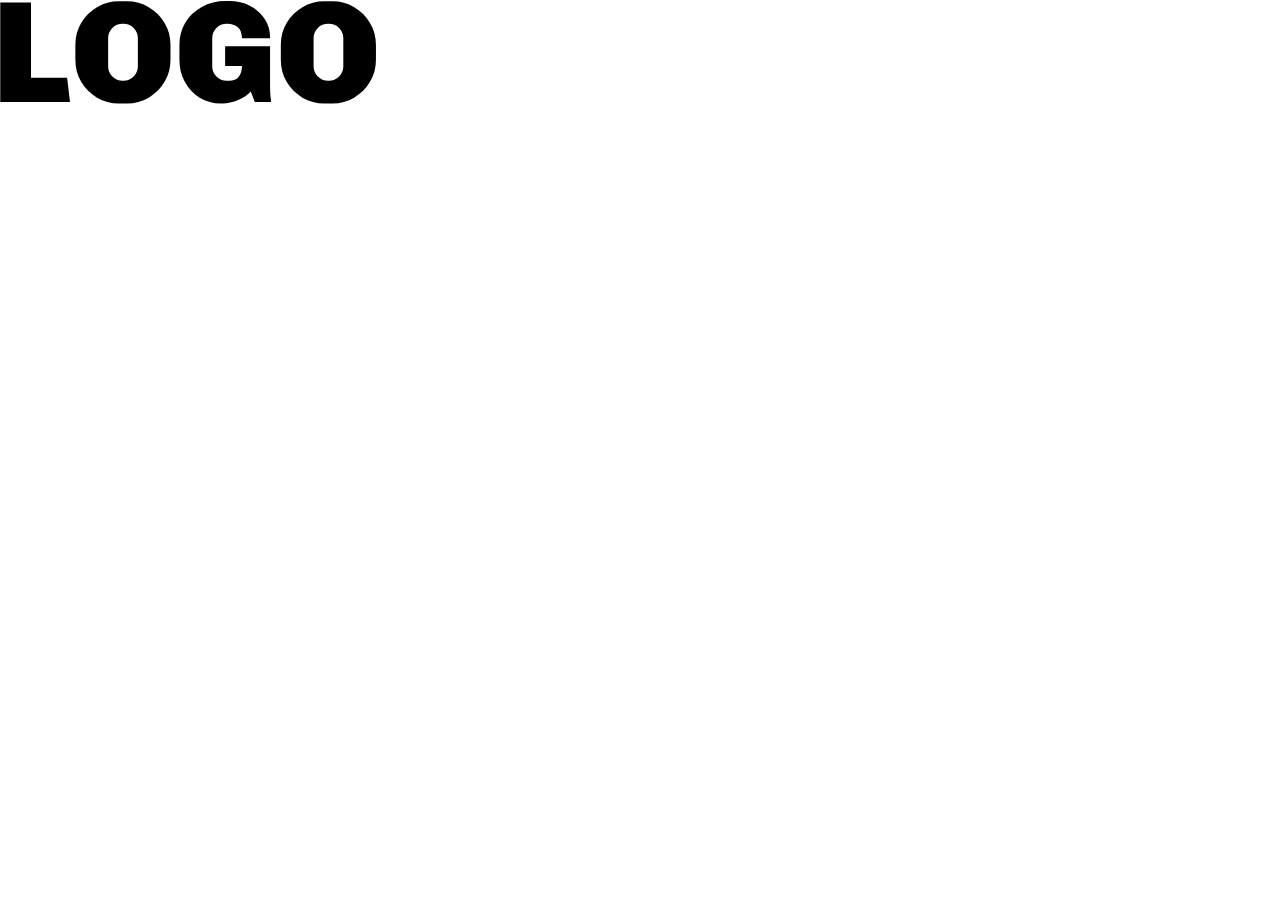
==== login.html @ 9b610081 "фывыфвфвыфвы" ====
<!DOCTYPE html>
<html lang="ru">
  <head>
    <meta charset="UTF-8" />
    <meta http-equiv="X-UA-Compatible" content="IE=edge" />
    <link rel="stylesheet" href="./assets/css/reset.css" />
    <link rel="stylesheet" href="./assets/css/bootstrap-grid.min.css" />
    <link rel="stylesheet" href="./assets/css/style.css" />
    <title>Fulix - Login</title>
  </head>
  <body>
    <div class="login-wrapper">
      <div class="login-content">
        <div class="login-logo">
          <img src="./assets/images/Logo.svg" alt="" />
        </div>
      </div>
    </div>
  </body>
</html>
---- assets/css/style.css ----
@import url('https://fonts.googleapis.com/css2?family=Chivo:wght@700&family=Montserrat:wght@400;500;600&display=swap');

html,
body {
  height: 100%;
}

* {
  box-sizing: border-box;
  scroll-behavior: smooth;
}

html {
  font-family: 'Montserrat', sans-serif;
  font-size: 16px;
}

button {
  font-family: inherit;
}

a:focus {
  outline: none;
}

.wrapper {
  min-height: 100%;
  display: flex;
  flex-direction: column;
}

main {
  flex: 1 1 auto;
  /* display: flex;
  align-items: center; */
}

header {
  padding: 0.3125rem 0;
  background: #D01A1A;
}

footer {
  padding: 0.3125rem 0;
  background: #D01A1A;
}

@media (max-width:1400px) {
  html {
    font-size: 14px;
  }
}

@media (max-width:1200px) {
  html {
    font-size: 12px;
  }
}

.header-start span {
  font-weight: 500;
  font-size: 1.375rem;
  line-height: 1.6875rem;
  color: #FFFFFF;
}

.header-start a {
  text-decoration: none;
}

.header-start a:first-child {
  margin-right: 4rem;
}

.header-start span:hover {
  text-decoration-line: underline;
}

.header-socials {
  display: flex;
}

.header-socials a {
  display: inline-block;
  margin-right: 1.375rem;
}

.header-socials a:last-child {
  margin-right: 0;
}

.header-socials img {
  width: 1.875rem;
}

.header-content {
  display: flex;
  justify-content: space-between;
  align-items: center;
}

.header-end {
  display: flex;
  align-items: center;
}

.header-buttons {
  margin-left: 5.5rem;
  display: flex;
}

.b_tor {
  background: #000000;
  border: none;
  padding: 0.5625rem;
  padding-left: 0.5625rem;
  padding-left: 0.75rem;
  border-radius: 4.625rem 0px 0px 4.625rem;
  color: #FFFFFF;
}

.b_web {
  background: #FFFFFF;
  border: none;
  padding: 0.5625rem;
  padding-right: 0.5625rem;
  padding-right: 0.75rem;
  border-radius: 0 4.625rem 4.625rem 0;
  color: #000000;
}

.sub-header {
  margin-top: 2.5rem;
  display: flex;
  justify-content: space-between;
  align-items: center;
}

.sh-start img {
  width: 5.875rem;
}

.sh-midle-nav ul {
  display: flex;
}

.sh-m-l a {
  font-weight: 500;
  font-size: 1.375rem;
  line-height: 1.6875rem;
  color: #000000;
  text-decoration: none;
}

.sh-m-l a:hover {
  text-decoration: underline;
}

.sh-m-l.m-l-active a {
  color: #D01A1A;
}

.sh-midle-nav li:nth-child(2) {
  margin: 0 3.75rem;
}

.news-search {
  position: relative;
}

.news-search_input {
  font-family: inherit;
  width: 100%;
  height: 2.625rem;
  padding-left: 1.875rem;
  padding-right: 2.875rem;
  border: 2px solid #000000;
  border-radius: 5.125rem;
  background: none;
  outline: none;
  color: #000000c4;
  min-width: 25rem;
}

.news-search_button {
  position: absolute;
  top: 0;
  right: 0px;
  width: 2.625rem;
  height: 2.625rem;
  border: none;
  background: none;
  border-radius: 5.125rem;
  cursor: pointer;
}

.main-content {
  margin-top: 9.375rem;
  margin-bottom: 7rem;
}

.m-back-link {
  text-decoration: none;
  display: inline-block;
}

.m-back-button {
  display: flex;
  background: none;
  border: none;
  font-weight: 500;
  font-size: 1.25rem;
  line-height: 150%;
  color: #000000;
  align-items: center;
}

.m-back-button :first-child {
  margin-right: 1.125rem;
}

.new-news-content {
  margin-top: 3.125rem;
  display: flex;
}

.n-n-c-start {
  margin-right: 3.75rem;
}

.n-n-c-start img {
  height: 22.1875rem;
  width: 25rem;
  object-fit: cover;
  border-radius: 19px;
}

.n-n-c-e-timentags {
  display: flex;
  align-items: center;
  white-space: nowrap;
}

.n-n-c-e-t-time {
  font-size: 1.25rem;
  line-height: 1.5rem;
  color: #0000009e;
  margin-right: 2.1875rem;
}

.n-n-c-e-t-tags {
  display: flex;
  align-items: center;
}

.n-n-c-e-t-t-tag {
  margin: 0 0.625rem;
  font-size: 1.0625rem;
  line-height: 1.3125rem;
  color: #000000ce;
  cursor: pointer;
}

.n-n-c-e-namenmarks {
  margin-top: 1.5625rem;
  display: flex;
  align-items: center;
}

.n-n-c-e-n-name {
  font-family: Chivo;
  font-style: normal;
  font-weight: normal;
  font-size: 2.3rem;
  line-height: 2.8rem;
  color: #000000;
  margin-right: 1.875rem;
}

.n-n-c-e-n-marks {
  display: flex;
}

.n-n-c-e-n-m-mark {
  border-radius: 61px;
  padding: 0.4375rem 2rem;
  font-size: 1.375rem;
  line-height: 135%;
  color: #FFFFFF;
  margin: 0 0.625rem;
  white-space: nowrap;
}

.mark {
  background: #000000;
}

.mark-red {
  background: #D01A1A;
}

.n-n-c-e-text {
  margin-top: 1.7625rem;
  font-size: 1.375rem;
  line-height: 150%;
  color: #000000;
  width: 80%;
}

.m-imgsnfiles {
  display: flex;
  margin-top: 8.125rem;
  justify-content: space-between;
}

.m-i-s-head,
.m-i-e-head {
  font-family: Chivo;
  font-style: normal;
  font-weight: normal;
  font-size: 2.3rem;
  line-height: 2.8rem;
  color: #000000;
  margin-bottom: 3.125rem;
}

.m-i-s-imgs {
  /* display: flex;
  flex-wrap: wrap; */
  display: grid;
  grid-template-columns: 1fr 1fr 1fr;
  grid-template-rows: 1fr 1fr;
  gap: 1.875rem 1.875rem;
  grid-template-areas: ". . ."
    ". . .";
}

.m-i-s-i-imglink {
  background: #c4c4c4;
  border-radius: 15px;
  display: inline-block;
  width: 10.625rem;
  height: 10.625rem;
}

.m-i-s-i-i-img {
  object-fit: cover;
  width: 10.625rem;
  height: 10.625rem;
  border-radius: 15px
}

.m-i-s-dwn {
  display: flex;
  justify-content: center;
  margin-top: 1.875rem;
}

.m-i-e-dwn {
  display: grid;
  grid-template-columns: 1fr 1fr;
  grid-template-rows: 1fr 1fr;
  gap: 2.1875rem 5.3125rem;
  grid-template-areas: ". ."
    ". .";
}

.m-i-s-dwn a,
.m-i-e-dwn a {
  display: flex;
  align-items: center;
  white-space: nowrap;
  width: min-content;
  text-decoration: none;
  padding: 0.3125rem;
}

.m-i-s-dwn a p,
.m-i-e-dwn a p {
  font-weight: 500;
  font-size: 1.375rem;
  line-height: 135%;
  color: #D01A1A;
  margin-right: 1.25rem;
}

.m-i-s-dwn span,
.m-i-e-dwn span {
  background: #000000;
  border-radius: 100px;
  padding: 0.1875rem 0.75rem;
  font-weight: 500;
  font-size: 0.875rem;
  line-height: 135%;
  color: #FFFFFF;
}

.m-main-content {
  margin-top: 9.375rem;
  margin-bottom: 7rem;
  display: grid;
  grid-template-columns: 1.3fr 0.8fr;
  grid-template-rows: auto;
  gap: 0px 14.0625rem;
  grid-template-areas:
    "m-c-main m-c-aside";
}

.m-c-aside {
  display: grid;
  grid-template-columns: 1fr;
  grid-template-rows: auto auto;
  gap: 7.5rem 0px;
  grid-template-areas:
    "m-c-aside-1"
    "m-c-aside-2";
  grid-area: m-c-aside;
}

.m-c-aside-1 {
  display: grid;
  grid-template-columns: 1fr;
  grid-template-rows: auto 1fr;
  gap: 1.25rem 0px;
  grid-template-areas:
    "."
    ".";
  grid-area: m-c-aside-1;
}

.m-c-aside-2 {
  display: grid;
  grid-template-columns: 1fr;
  grid-template-rows: auto 1fr;
  gap: 1.25rem 0px;
  grid-template-areas:
    "."
    ".";
  grid-area: m-c-aside-2;
}

/* .m-c-main {
  display: grid;
  grid-template-columns: 1fr;
  grid-template-rows: auto auto;
  gap: 8.125rem 0px;
  grid-template-areas:
    "."
    ".";
  grid-area: m-c-main;
} */
.ann-block {
  margin: 9.375rem 0;
}

.ann-block:first-child {
  margin: 0 0 9.375rem 0;
}

.ann-block:last-child {
  margin: 9.375rem 0 0 0;
}

.aside-head {
  font-family: Chivo;
  font-style: normal;
  font-weight: normal;
  font-size: 2.3rem;
  line-height: 2.8rem;
  color: #000000;
  margin-bottom: 0.9375rem;
}

.aside-card a {
  display: inline-block;
  width: 100%;
  text-decoration: none;
}

.aside-card-content {
  position: relative;
  padding: 2.75rem 3.125rem;
  border-radius: 19px;
  background: linear-gradient(105.45deg, #D01A1A -20.3%, #000000 323.11%);
  transition: background 0.1s ease-in-out;
}

.aside-card-content:hover,
.aside-card-content:focus {
  background: linear-gradient(105.45deg, #870E0E -20.3%, #000000 323.11%);
}

.aside-card-content:active {
  background: linear-gradient(105.45deg, rgba(0, 0, 0, 0.85) -20.3%, rgba(0, 0, 0, 0.85) 323.11%);
}

.aside-card-content::after {
  content: url(../images/card-arrow.svg);
  position: absolute;
  top: 50%;
  right: 0;
  transform: translate(0, -50%);
  width: 2.5rem;
}

.a-c-c-h3 {
  font-weight: 600;
  font-size: 1.5rem;
  line-height: 1.875rem;
  margin-bottom: 0.75rem;
  color: #FFFFFF;
}

.a-c-c-h4 {
  font-size: 1.125rem;
  line-height: 135%;
  color: #FFFFFF;
  display: -webkit-box;
  -webkit-line-clamp: 3;
  -webkit-box-orient: vertical;
  overflow: hidden;
  text-overflow: ellipsis;
}

.a-b-head {
  display: flex;
  justify-content: space-between;
  align-items: center;
  margin-bottom: 2.1875rem;
}

.a-b-name {
  display: flex;
  align-items: center;
  margin-bottom: 1.5625rem;
}

.a-b-h-typedata,
.a-b-h-time,
.a-b-h-views-count {
  font-size: 1.125rem;
  line-height: 1.375rem;
  color: #0000009e;
}

.a-b-h-views-count img {
  width: 1.3125rem;
}

.a-b-h-typedata {
  color: #D01A1A;
}

.a-b-h-v-c-views {
  margin-left: 0.8125rem;
}

.a-b-n-name {
  font-weight: 600;
  font-size: 1.625rem;
  line-height: 2rem;
  color: #000000;
  margin-right: 1.625rem;
}

.a-b-n-tag {
  border-radius: 61px;
  padding: 0.4375rem 2rem;
  font-size: 1.125rem;
  line-height: 135%;
  color: #FFFFFF;
  white-space: nowrap;
  background: #000000d9;
}

.a-b-text {
  font-size: 1.25rem;
  line-height: 150%;
  color: #000000;
  display: -webkit-box;
  -webkit-line-clamp: 6;
  -webkit-box-orient: vertical;
  overflow: hidden;
  text-overflow: ellipsis;
  margin-bottom: 1.25rem;
}

.a-b-bottom {
  display: flex;
  align-items: center;
  justify-content: space-between;
}

.a-b-b-tags {
  display: flex;
}

.a-b-b-t-tag {
  margin: 0 0.625rem;
  font-size: 1.0625rem;
  line-height: 1.3125rem;
  color: #000000ce;
  cursor: pointer;
}

.a-b-b-t-tag:first-child {
  margin: 0 0.625rem 0 0;
}

.a-b-b-r-link {
  display: inline-block;
  text-decoration: none;
}

.a-b-b-r-link:hover {
  text-decoration: underline #D01A1A;
}

.a-b-b-r-l-button {
  background: none;
  border: none;
  display: flex;
  align-items: center;
}

.a-b-b-r-l-b-text {
  font-weight: 500;
  font-size: 1.25rem;
  line-height: 135%;
  color: #D01A1A;
}

.a-b-b-r-l-b-img {
  margin-left: 1.125rem;
  width: 3.25rem;
}

.main-nav {
  display: flex;
  justify-content: center;
  margin-bottom: 6.25rem;
}

.main-nav-nav {
  display: flex;
  align-items: center;
}

.m-n-n-link {
  display: flex;
  align-items: center;
  text-decoration: none;
}

.m-n-n-link:hover {
  text-decoration: underline;
}

.m-n-n-link :first-child {
  margin-right: 1.125rem;
}

.m-n-n-l-text {
  font-weight: 500;
  font-size: 1.25rem;
  line-height: 150%;
  color: #000000;
}

.link-unactive {
  opacity: 50%;
}

.main-nav-numbers {
  display: flex;
  margin: 0 4.375rem;
}

.main-nav-numbers span {
  line-height: 2.85rem;
  margin: 0 5px
}

.main-nav-numbers,
.m-n-n-number {
  font-size: 1.25rem;
  line-height: 150%;
  color: #000000;
}

.m-n-n-number {
  padding: 0.5rem;
  margin: 0 0.125rem;
  text-decoration: none;
}

.m-n-n-number:hover {
  text-decoration: underline;
}

.number-active {
  color: #D01A1A;
}

.mainModal {
  position: fixed;
  font-family: Arial, Helvetica, sans-serif;
  top: 0;
  right: 0;
  bottom: 0;
  left: 0;
  background: rgba(0, 0, 0, 0.8);
  z-index: 99999;
  -webkit-transition: opacity 400ms ease-in;
  -moz-transition: opacity 400ms ease-in;
  transition: opacity 400ms ease-in;
  display: none;
  pointer-events: none;
}

.mainModal:target {
  display: block;
  pointer-events: auto;
  overflow: auto;
}

.modalUUID,
.modalFeedback {
  max-width: 64.375rem;
  width: auto;
  position: relative;
  margin: 5% auto;
  padding: 4rem 7.5rem;
  background: #FFFFFF;
  border-radius: 19px;
}

.close {
  color: #FFFFFF;
  position: absolute;
  right: 30px;
  text-align: center;
  top: 30px;
  width: 30px;
  height: 30px;
  text-decoration: none;
  opacity: 0.7;
}

.close:hover {
  opacity: 1;
}

.close:before,
.close:after {
  position: absolute;
  left: 15px;
  content: ' ';
  height: 33px;
  width: 2px;
  background-color: #333;
}

.close:before {
  transform: rotate(45deg);
}

.close:after {
  transform: rotate(-45deg);
}


.modalUUID h2,
.modalFeedback h2 {
  font-family: Chivo;
  font-style: normal;
  font-weight: normal;
  font-size: 2.375rem;
  line-height: 2.875rem;
  color: #D01A1A;
  margin-bottom: 1.125rem;
}

.modalUUID p,
.modalFeedback p {
  max-width: 35rem;
  font-family: Montserrat;
  font-size: 1.25rem;
  line-height: 150%;
  color: #000000;
}

.modalFeedback h2,
.modalFeedback p {
  text-align: center;
  max-width: 100%;
  padding: 0 2rem;
}

.modalUUID p.gotofb {
  max-width: 100%;
}

.modalUUID p.gotofb a {
  color: #D01A1A;
  text-decoration: none;
}

.modalUUID p.gotofb a:hover {
  text-decoration: underline;
}

.modalUUID form {
  margin: 3.4375rem 0;
  display: flex;
  justify-content: space-between;
}

.modalFeedback form {
  margin-top: 1.5rem;
  display: flex;
  flex-direction: column;
  padding: 0 7.5rem;
}

.modalUUID form input[type=text],
.modalFeedback form input[type=text],
.modalFeedback form input[type=email] {
  border: none;
  background: #000000;
  border-radius: 73px;
  line-height: 4.0625rem;
  font-family: Montserrat;
  font-style: normal;
  font-weight: normal;
  font-size: 1.25rem;
  letter-spacing: 0.1em;
  color: #FFFFFF;
  padding: 0 2.5rem;
  width: 34.375rem;
}

.modalFeedback form>* {
  margin-top: 0.75rem;
  margin-bottom: 0.75rem;
}

.modalFeedback form>*:first-child {
  margin-top: 0;
  margin-bottom: 0.75rem;
}

.modalFeedback form>*:last-child {
  margin-top: 0.75rem;
  margin-bottom: 0;
}

.modalFeedback form textarea {
  border: none;
  background: none;
  background: #000000;
  border-radius: 28px;
  padding: 2.1875rem 2.5rem;
  line-height: 150%;
  font-family: Montserrat;
  font-size: 1.25rem;
  letter-spacing: 0.1em;
  color: #FFFFFF;
}

.modalUUID form input[type=submit],
.modalFeedback form input[type=submit] {
  line-height: 4.0625rem;
  border: none;
  background: #D01A1A;
  border-radius: 118px;
  padding: 0 4.0625rem;
  font-family: Montserrat;
  font-weight: 500;
  font-size: 1.25rem;
  text-align: center;
  color: #FFFFFF;
  margin-left: 1rem;
}

.modalFeedback form input[type=submit] {
  margin-left: 0;
}

.login-logo img {
  width: 26.875rem;
}

.login-logo {
  margin-bottom: 9.375rem;
}
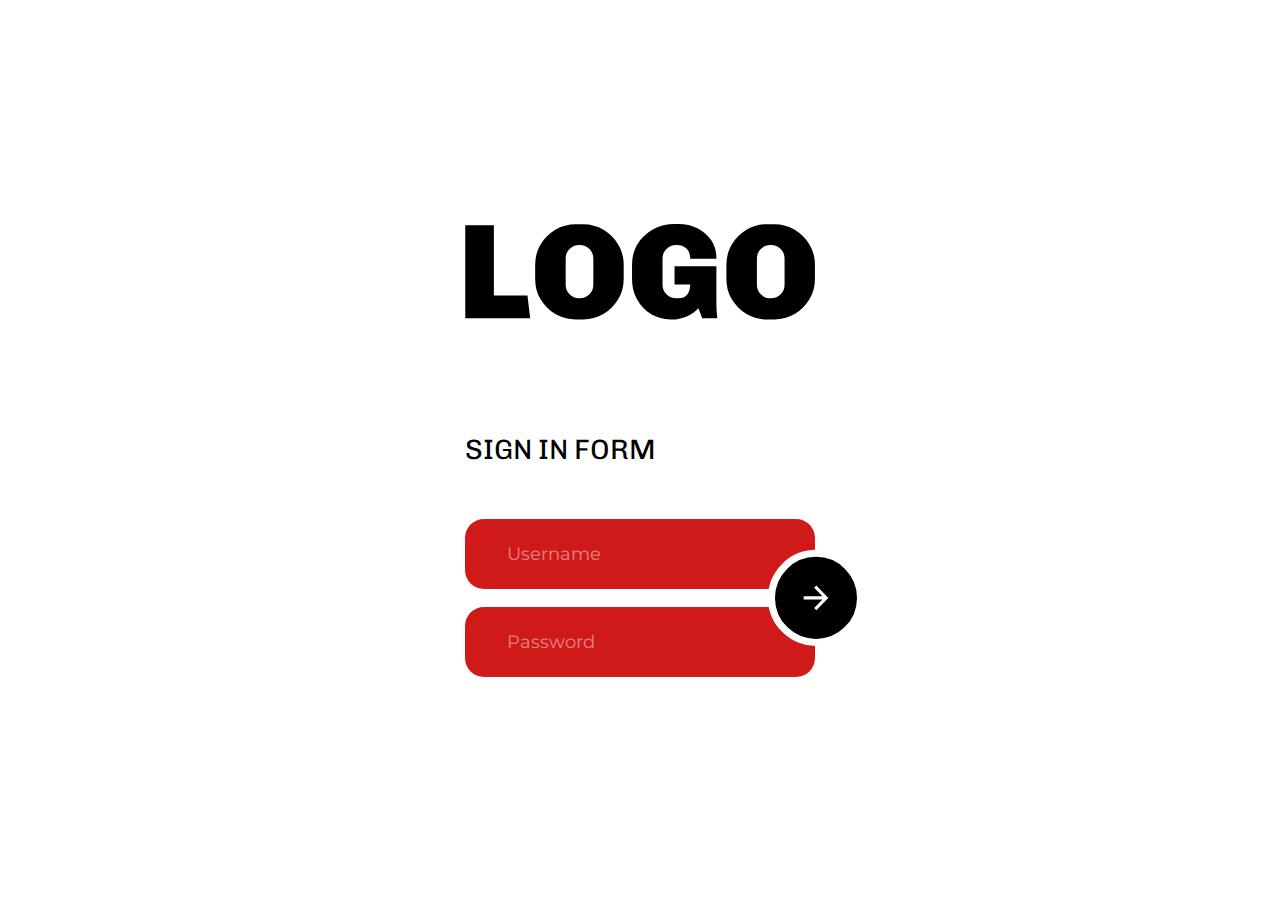
==== commit 1079c716: "s" ====
--- a/login.html
+++ b/login.html
@@ -14,6 +14,14 @@
         <div class="login-logo">
           <img src="./assets/images/Logo.svg" alt="" />
         </div>
+        <div class="login-block">
+          <h3>SIGN IN FORM</h3>
+          <for class="login-form" action="">
+            <input type="login" placeholder="Username" required autocomplete="on">
+            <input type="password" placeholder="Password" required autocomplete="on">
+            <button type="submit"><img src="./assets/images/login-arrow.svg" alt="Go"></button>
+          </form>
+        </div>
       </div>
     </div>
   </body>
--- a/assets/css/style.css
+++ b/assets/css/style.css
@@ -3,6 +3,10 @@
 html,
 body {
   height: 100%;
+}
+
+body {
+  background: #fff;
 }
 
 * {
@@ -888,9 +892,71 @@
 }
 
 .login-logo img {
-  width: 26.875rem;
+  width: 25rem;
 }
 
 .login-logo {
-  margin-bottom: 9.375rem;
+  margin-bottom: 8rem;
+}
+
+.login-wrapper {
+  height: 100%;
+  display: flex;
+  flex-direction: column;
+  justify-content: center;
+  align-items: center;
+}
+
+.login-block h3 {
+  font-family: Chivo;
+  font-style: normal;
+  font-weight: normal;
+  font-size: 2rem;
+  line-height: 2.5rem;
+  color: #000000;
+  margin-bottom: 3.75rem;
+}
+
+.login-form {
+  position: relative;
+  display: flex;
+  flex-direction: column;
+}
+
+.login-form input[type="login"],
+.login-form input[type="password"] {
+  font-family: Montserrat;
+  font-size: 1.25rem;
+  line-height: 150%;
+  color: #FFFFFF;
+  border: none;
+  background: #D01A1A;
+  border-radius: 19px;
+  line-height: 5rem;
+  padding: 0 3rem;
+}
+
+.login-form input[type="login"] {
+  margin-bottom: 1.25rem;
+}
+
+.login-form input[type="login"]::-webkit-input-placeholder,
+.login-form input[type="password"]::-webkit-input-placeholder {
+  color: #ffffff7a;
+}
+
+.login-form button {
+  position: absolute;
+  right: -3.525rem;
+  top: 50%;
+  width: 6.875rem;
+  height: 6.875rem;
+  transform: translate(0, -50%);
+  border-radius: 100%;
+  background: #000000;
+  border: 0.5625rem solid #ffffff;
+}
+
+.login-form button img {
+  width: 1.875rem;
 }